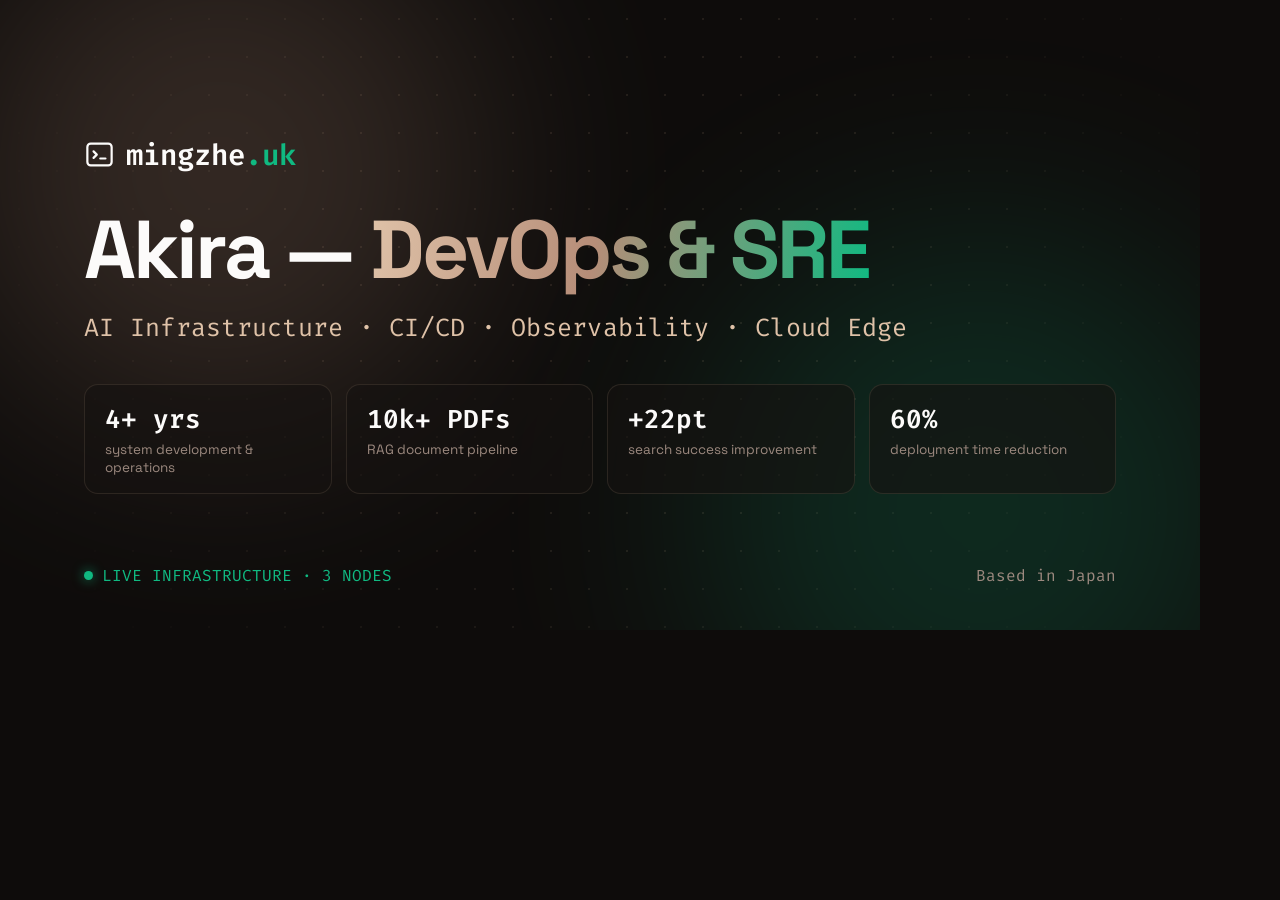
==== og-card.html @ b3c6cb65 "fix: make lab telemetry honest and repair a11y/SEO gaps The lab dashboard could not detect failure. " ====
<!DOCTYPE html><html><head><meta charset="utf-8">
<link href="https://fonts.googleapis.com/css2?family=Fira+Code:wght@400;500;600&family=Space+Grotesk:wght@400;500;600;700&display=swap" rel="stylesheet">
<style>
*{margin:0;padding:0;box-sizing:border-box}
html,body{width:1200px;height:630px;overflow:hidden}
.card{width:1200px;height:630px;position:relative;overflow:hidden}
body{background:#0e0c0b;font-family:'Space Grotesk',-apple-system,sans-serif;color:#fcfbfa;position:relative}
.grid{position:absolute;inset:0;background-image:radial-gradient(rgba(212,178,149,.11) 1.4px,transparent 1.4px);background-size:38px 38px;
 -webkit-mask-image:radial-gradient(circle at 50% 42%,#000 40%,transparent 92%)}
.blob{position:absolute;border-radius:50%;filter:blur(110px)}
.b1{top:-90px;left:-40px;width:520px;height:520px;background:#b68d78;opacity:.22}
.b2{bottom:-160px;right:-60px;width:560px;height:560px;background:#10b981;opacity:.17}
.wrap{position:relative;height:100%;display:flex;flex-direction:column;justify-content:center;padding:0 84px}
.logo{display:flex;align-items:center;gap:11px;font-family:'Fira Code',monospace;font-size:29px;font-weight:600;margin-bottom:34px;color:#fcfbfa}
.logo svg{display:block;flex:0 0 auto}
.logo .d{color:#10b981}
h1{font-size:82px;font-weight:700;letter-spacing:-.035em;line-height:1.02;margin-bottom:20px}
h1 .g{background:linear-gradient(100deg,#dfc2a8,#b68d78 45%,#10b981);-webkit-background-clip:text;-webkit-text-fill-color:transparent}
.role{font-family:'Fira Code',monospace;font-size:25px;color:#dfc2a8;letter-spacing:.01em;margin-bottom:40px}
.metrics{display:flex;gap:14px}
.m{flex:1;padding:17px 20px;border:1px solid rgba(212,178,149,.13);border-radius:14px;background:rgba(22,19,17,.62)}
.m b{display:block;font-family:'Fira Code',monospace;font-size:26px;font-weight:600;margin-bottom:5px}
.m span{display:block;font-size:13.5px;color:#9c897f;line-height:1.3}
.foot{position:absolute;left:84px;right:84px;bottom:44px;display:flex;justify-content:space-between;align-items:center;
 font-family:'Fira Code',monospace;font-size:16px;color:#9c897f}
.live{display:flex;align-items:center;gap:9px;color:#10b981}
.dot{width:9px;height:9px;border-radius:50%;background:#10b981;box-shadow:0 0 12px rgba(16,185,129,.75)}
</style></head><body><div class="card">
<div class="grid"></div><div class="blob b1"></div><div class="blob b2"></div>
<div class="wrap">
  <div class="logo">
    <svg width="31" height="31" viewBox="0 0 24 24" fill="none" stroke="currentColor" stroke-width="1.7" stroke-linecap="round" stroke-linejoin="round"><rect x="2.6" y="3.6" width="18.8" height="16.8" rx="2.6"/><path d="M7.4 9.6 L9.9 12.1 L7.4 14.6"/><path d="M12.6 15.1 H16.6"/></svg>
    <span>mingzhe<span class="d">.uk</span></span>
  </div>
  <h1>Akira &mdash; <span class="g">DevOps &amp; SRE</span></h1>
  <div class="role">AI Infrastructure &middot; CI/CD &middot; Observability &middot; Cloud Edge</div>
  <div class="metrics">
    <div class="m"><b>4+ yrs</b><span>system development &amp; operations</span></div>
    <div class="m"><b>10k+ PDFs</b><span>RAG document pipeline</span></div>
    <div class="m"><b>+22pt</b><span>search success improvement</span></div>
    <div class="m"><b>60%</b><span>deployment time reduction</span></div>
  </div>
</div>
<div class="foot"><span class="live"><span class="dot"></span>LIVE INFRASTRUCTURE &middot; 3 NODES</span><span>Based in Japan</span></div>
</div></body></html>
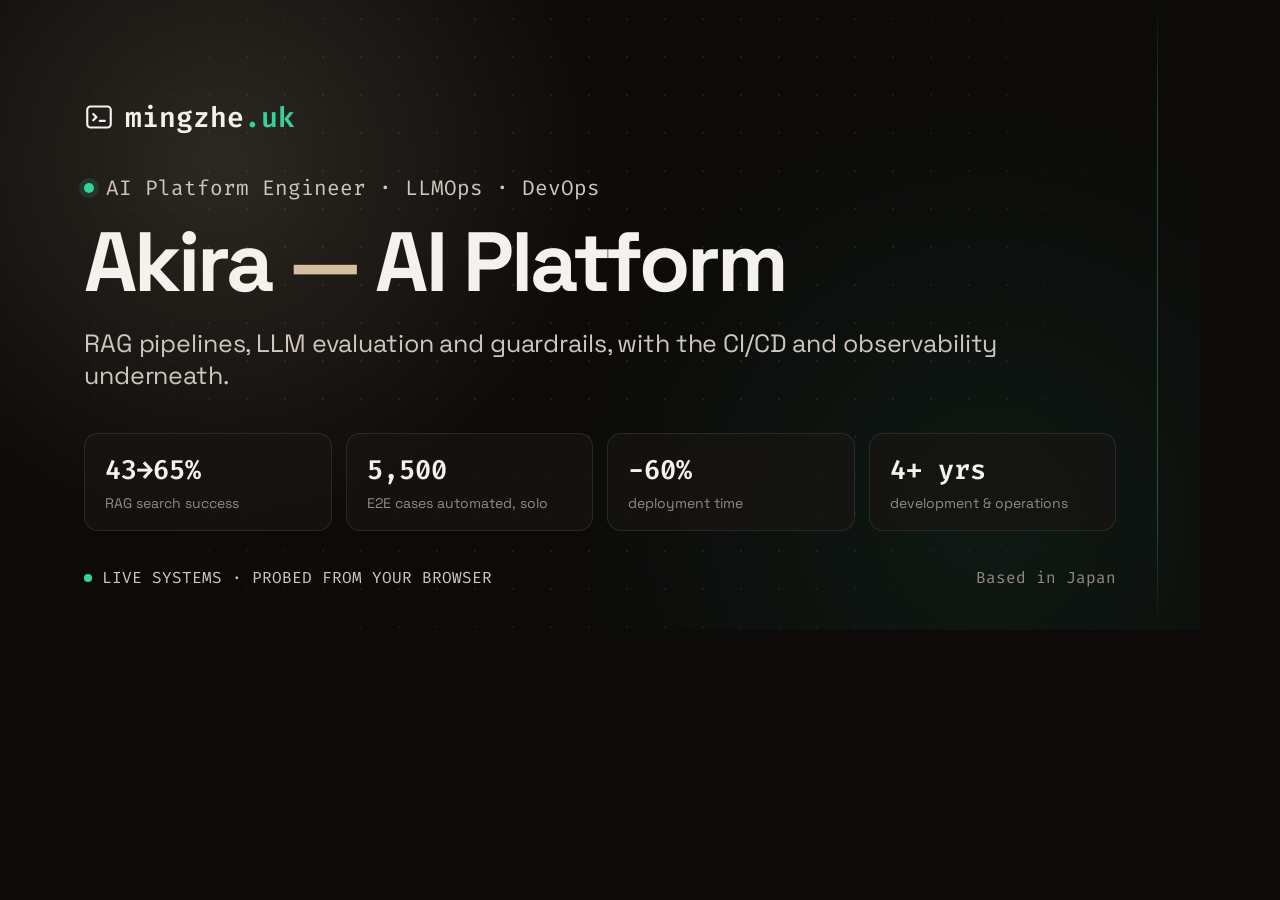
==== commit f4bb7022: "feat: rebuild portfolio around live systems, AI focus and EN/JA copy Content and structure - Merge P" ====
--- a/og-card.html
+++ b/og-card.html
@@ -4,42 +4,46 @@
 *{margin:0;padding:0;box-sizing:border-box}
 html,body{width:1200px;height:630px;overflow:hidden}
 .card{width:1200px;height:630px;position:relative;overflow:hidden}
-body{background:#0e0c0b;font-family:'Space Grotesk',-apple-system,sans-serif;color:#fcfbfa;position:relative}
-.grid{position:absolute;inset:0;background-image:radial-gradient(rgba(212,178,149,.11) 1.4px,transparent 1.4px);background-size:38px 38px;
+body{background:#0c0b0a;font-family:'Space Grotesk',-apple-system,sans-serif;color:#f5f2ee;position:relative}
+.grid{position:absolute;inset:0;background-image:radial-gradient(rgba(232,220,205,.09) 1.4px,transparent 1.4px);background-size:38px 38px;
  -webkit-mask-image:radial-gradient(circle at 50% 42%,#000 40%,transparent 92%)}
-.blob{position:absolute;border-radius:50%;filter:blur(110px)}
-.b1{top:-90px;left:-40px;width:520px;height:520px;background:#b68d78;opacity:.22}
-.b2{bottom:-160px;right:-60px;width:560px;height:560px;background:#10b981;opacity:.17}
+.glow{position:absolute;border-radius:50%}
+.g1{top:-220px;left:-160px;width:760px;height:760px;background:radial-gradient(closest-side,rgba(214,191,159,.16),transparent)}
+.g2{bottom:-300px;right:-200px;width:820px;height:820px;background:radial-gradient(closest-side,rgba(52,211,153,.07),transparent)}
+.rail{position:absolute;top:0;bottom:0;right:42px;width:1px;background:linear-gradient(180deg,transparent,rgba(52,211,153,.35) 20%,rgba(52,211,153,.35) 80%,transparent)}
 .wrap{position:relative;height:100%;display:flex;flex-direction:column;justify-content:center;padding:0 84px}
-.logo{display:flex;align-items:center;gap:11px;font-family:'Fira Code',monospace;font-size:29px;font-weight:600;margin-bottom:34px;color:#fcfbfa}
+.logo{display:flex;align-items:center;gap:11px;font-family:'Fira Code',monospace;font-size:28px;font-weight:600;margin-bottom:38px;color:#f5f2ee}
 .logo svg{display:block;flex:0 0 auto}
-.logo .d{color:#10b981}
-h1{font-size:82px;font-weight:700;letter-spacing:-.035em;line-height:1.02;margin-bottom:20px}
-h1 .g{background:linear-gradient(100deg,#dfc2a8,#b68d78 45%,#10b981);-webkit-background-clip:text;-webkit-text-fill-color:transparent}
-.role{font-family:'Fira Code',monospace;font-size:25px;color:#dfc2a8;letter-spacing:.01em;margin-bottom:40px}
+.logo .d{color:#34d399}
+.kicker{display:flex;align-items:center;gap:12px;font-family:'Fira Code',monospace;font-size:21px;color:#cfc7bd;margin-bottom:18px}
+.dot{width:10px;height:10px;border-radius:50%;background:#34d399;box-shadow:0 0 0 5px rgba(52,211,153,.14)}
+h1{font-size:84px;font-weight:700;letter-spacing:-.035em;line-height:1.02;margin-bottom:22px}
+h1 .a{color:#d6bf9f}
+.role{font-size:25px;color:#cfc7bd;margin-bottom:42px;letter-spacing:-.005em}
 .metrics{display:flex;gap:14px}
-.m{flex:1;padding:17px 20px;border:1px solid rgba(212,178,149,.13);border-radius:14px;background:rgba(22,19,17,.62)}
-.m b{display:block;font-family:'Fira Code',monospace;font-size:26px;font-weight:600;margin-bottom:5px}
-.m span{display:block;font-size:13.5px;color:#9c897f;line-height:1.3}
-.foot{position:absolute;left:84px;right:84px;bottom:44px;display:flex;justify-content:space-between;align-items:center;
- font-family:'Fira Code',monospace;font-size:16px;color:#9c897f}
-.live{display:flex;align-items:center;gap:9px;color:#10b981}
-.dot{width:9px;height:9px;border-radius:50%;background:#10b981;box-shadow:0 0 12px rgba(16,185,129,.75)}
+.m{flex:1;padding:18px 20px;border:1px solid rgba(232,220,205,.1);border-radius:14px;background:rgba(24,22,20,.72)}
+.m b{display:block;font-family:'Fira Code',monospace;font-size:27px;font-weight:600;margin-bottom:6px}
+.m span{display:block;font-size:14px;color:#938a80;line-height:1.3}
+.foot{position:absolute;left:84px;right:84px;bottom:42px;display:flex;justify-content:space-between;align-items:center;
+ font-family:'Fira Code',monospace;font-size:16px;color:#938a80}
+.live{display:flex;align-items:center;gap:10px;color:#cfc7bd}
+.live i{width:8px;height:8px;border-radius:50%;background:#34d399}
 </style></head><body><div class="card">
-<div class="grid"></div><div class="blob b1"></div><div class="blob b2"></div>
+<div class="grid"></div><div class="glow g1"></div><div class="glow g2"></div><div class="rail"></div>
 <div class="wrap">
   <div class="logo">
-    <svg width="31" height="31" viewBox="0 0 24 24" fill="none" stroke="currentColor" stroke-width="1.7" stroke-linecap="round" stroke-linejoin="round"><rect x="2.6" y="3.6" width="18.8" height="16.8" rx="2.6"/><path d="M7.4 9.6 L9.9 12.1 L7.4 14.6"/><path d="M12.6 15.1 H16.6"/></svg>
+    <svg width="30" height="30" viewBox="0 0 24 24" fill="none" stroke="currentColor" stroke-width="1.7" stroke-linecap="round" stroke-linejoin="round"><rect x="2.6" y="3.6" width="18.8" height="16.8" rx="2.6"/><path d="M7.4 9.6 L9.9 12.1 L7.4 14.6"/><path d="M12.6 15.1 H16.6"/></svg>
     <span>mingzhe<span class="d">.uk</span></span>
   </div>
-  <h1>Akira &mdash; <span class="g">DevOps &amp; SRE</span></h1>
-  <div class="role">AI Infrastructure &middot; CI/CD &middot; Observability &middot; Cloud Edge</div>
+  <div class="kicker"><span class="dot"></span>AI Platform Engineer &middot; LLMOps &middot; DevOps</div>
+  <h1>Akira <span class="a">&mdash;</span> AI Platform</h1>
+  <div class="role">RAG pipelines, LLM evaluation and guardrails, with the CI/CD and observability underneath.</div>
   <div class="metrics">
-    <div class="m"><b>4+ yrs</b><span>system development &amp; operations</span></div>
-    <div class="m"><b>10k+ PDFs</b><span>RAG document pipeline</span></div>
-    <div class="m"><b>+22pt</b><span>search success improvement</span></div>
-    <div class="m"><b>60%</b><span>deployment time reduction</span></div>
+    <div class="m"><b>43&rarr;65%</b><span>RAG search success</span></div>
+    <div class="m"><b>5,500</b><span>E2E cases automated, solo</span></div>
+    <div class="m"><b>&minus;60%</b><span>deployment time</span></div>
+    <div class="m"><b>4+ yrs</b><span>development &amp; operations</span></div>
   </div>
 </div>
-<div class="foot"><span class="live"><span class="dot"></span>LIVE INFRASTRUCTURE &middot; 3 NODES</span><span>Based in Japan</span></div>
+<div class="foot"><span class="live"><i></i>LIVE SYSTEMS &middot; PROBED FROM YOUR BROWSER</span><span>Based in Japan</span></div>
 </div></body></html>
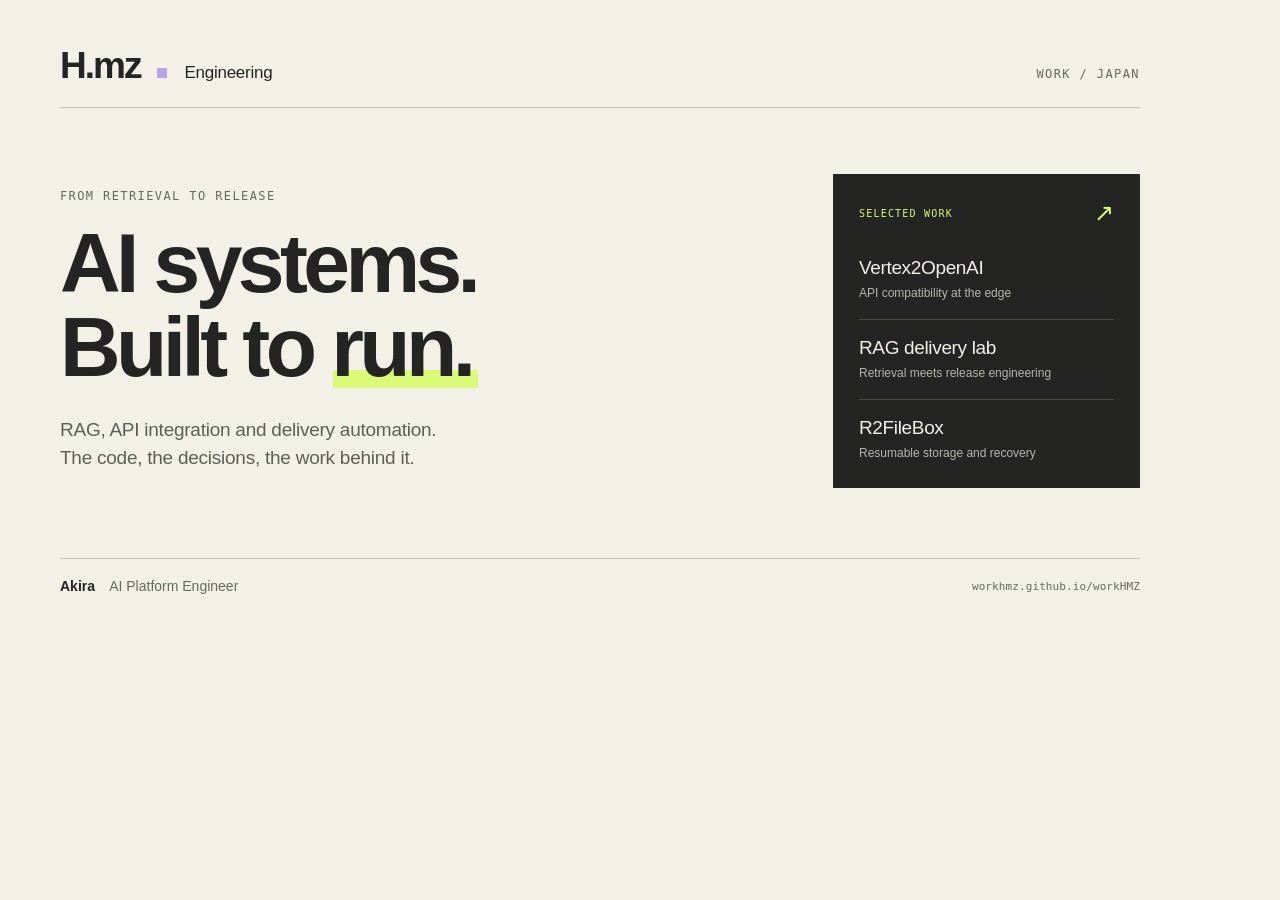
==== commit ed168dd4: "feat: redesign profile entrypoints and refine responsive portfolio" ====
--- a/og-card.html
+++ b/og-card.html
@@ -1,49 +1,61 @@
-<!DOCTYPE html><html><head><meta charset="utf-8">
-<link href="https://fonts.googleapis.com/css2?family=Fira+Code:wght@400;500;600&family=Space+Grotesk:wght@400;500;600;700&display=swap" rel="stylesheet">
-<style>
-*{margin:0;padding:0;box-sizing:border-box}
-html,body{width:1200px;height:630px;overflow:hidden}
-.card{width:1200px;height:630px;position:relative;overflow:hidden}
-body{background:#0c0b0a;font-family:'Space Grotesk',-apple-system,sans-serif;color:#f5f2ee;position:relative}
-.grid{position:absolute;inset:0;background-image:radial-gradient(rgba(232,220,205,.09) 1.4px,transparent 1.4px);background-size:38px 38px;
- -webkit-mask-image:radial-gradient(circle at 50% 42%,#000 40%,transparent 92%)}
-.glow{position:absolute;border-radius:50%}
-.g1{top:-220px;left:-160px;width:760px;height:760px;background:radial-gradient(closest-side,rgba(214,191,159,.16),transparent)}
-.g2{bottom:-300px;right:-200px;width:820px;height:820px;background:radial-gradient(closest-side,rgba(52,211,153,.07),transparent)}
-.rail{position:absolute;top:0;bottom:0;right:42px;width:1px;background:linear-gradient(180deg,transparent,rgba(52,211,153,.35) 20%,rgba(52,211,153,.35) 80%,transparent)}
-.wrap{position:relative;height:100%;display:flex;flex-direction:column;justify-content:center;padding:0 84px}
-.logo{display:flex;align-items:center;gap:11px;font-family:'Fira Code',monospace;font-size:28px;font-weight:600;margin-bottom:38px;color:#f5f2ee}
-.logo svg{display:block;flex:0 0 auto}
-.logo .d{color:#34d399}
-.kicker{display:flex;align-items:center;gap:12px;font-family:'Fira Code',monospace;font-size:21px;color:#cfc7bd;margin-bottom:18px}
-.dot{width:10px;height:10px;border-radius:50%;background:#34d399;box-shadow:0 0 0 5px rgba(52,211,153,.14)}
-h1{font-size:84px;font-weight:700;letter-spacing:-.035em;line-height:1.02;margin-bottom:22px}
-h1 .a{color:#d6bf9f}
-.role{font-size:25px;color:#cfc7bd;margin-bottom:42px;letter-spacing:-.005em}
-.metrics{display:flex;gap:14px}
-.m{flex:1;padding:18px 20px;border:1px solid rgba(232,220,205,.1);border-radius:14px;background:rgba(24,22,20,.72)}
-.m b{display:block;font-family:'Fira Code',monospace;font-size:27px;font-weight:600;margin-bottom:6px}
-.m span{display:block;font-size:14px;color:#938a80;line-height:1.3}
-.foot{position:absolute;left:84px;right:84px;bottom:42px;display:flex;justify-content:space-between;align-items:center;
- font-family:'Fira Code',monospace;font-size:16px;color:#938a80}
-.live{display:flex;align-items:center;gap:10px;color:#cfc7bd}
-.live i{width:8px;height:8px;border-radius:50%;background:#34d399}
-</style></head><body><div class="card">
-<div class="grid"></div><div class="glow g1"></div><div class="glow g2"></div><div class="rail"></div>
-<div class="wrap">
-  <div class="logo">
-    <svg width="30" height="30" viewBox="0 0 24 24" fill="none" stroke="currentColor" stroke-width="1.7" stroke-linecap="round" stroke-linejoin="round"><rect x="2.6" y="3.6" width="18.8" height="16.8" rx="2.6"/><path d="M7.4 9.6 L9.9 12.1 L7.4 14.6"/><path d="M12.6 15.1 H16.6"/></svg>
-    <span>mingzhe<span class="d">.uk</span></span>
-  </div>
-  <div class="kicker"><span class="dot"></span>AI Platform Engineer &middot; LLMOps &middot; DevOps</div>
-  <h1>Akira <span class="a">&mdash;</span> AI Platform</h1>
-  <div class="role">RAG pipelines, LLM evaluation and guardrails, with the CI/CD and observability underneath.</div>
-  <div class="metrics">
-    <div class="m"><b>43&rarr;65%</b><span>RAG search success</span></div>
-    <div class="m"><b>5,500</b><span>E2E cases automated, solo</span></div>
-    <div class="m"><b>&minus;60%</b><span>deployment time</span></div>
-    <div class="m"><b>4+ yrs</b><span>development &amp; operations</span></div>
-  </div>
-</div>
-<div class="foot"><span class="live"><i></i>LIVE SYSTEMS &middot; PROBED FROM YOUR BROWSER</span><span>Based in Japan</span></div>
-</div></body></html>
+<!DOCTYPE html>
+<html lang="en">
+<head>
+  <meta charset="UTF-8">
+  <meta name="viewport" content="width=1200, initial-scale=1">
+  <title>H.mz — Engineering · Share card</title>
+  <style>
+    * { box-sizing: border-box; margin: 0; padding: 0; }
+    html, body { width: 1200px; height: 630px; overflow: hidden; }
+    body { background: #f3f0e7; color: #242522; font-family: -apple-system, BlinkMacSystemFont, "Helvetica Neue", Arial, sans-serif; -webkit-font-smoothing: antialiased; }
+    .card { width: 1200px; height: 630px; padding: 47px 60px 36px; display: flex; flex-direction: column; }
+    .masthead { display: flex; align-items: baseline; justify-content: space-between; padding-bottom: 23px; border-bottom: 1px solid #c5c3ba; }
+    .brand { display: flex; align-items: baseline; gap: 17px; }
+    .brand strong { font-size: 37px; font-weight: 800; letter-spacing: -2px; line-height: 1; }
+    .brand i { width: 10px; height: 10px; background: #b9a4e5; }
+    .brand span { font-size: 17px; font-weight: 500; letter-spacing: -.25px; }
+    .edition, .eyebrow, .case-label, .footer-url { font-family: "SFMono-Regular", Menlo, Consolas, monospace; }
+    .edition { color: #686a61; font-size: 12px; letter-spacing: 1.4px; }
+    .body { display: grid; grid-template-columns: minmax(0, 1fr) 307px; align-items: center; flex: 1; gap: 52px; padding: 35px 0 39px; }
+    .eyebrow { margin-bottom: 19px; color: #686a61; font-size: 12px; letter-spacing: 1.4px; }
+    h1 { font-size: 84px; font-weight: 700; letter-spacing: -4.6px; line-height: .99; }
+    h1 span { position: relative; z-index: 0; display: inline-block; }
+    h1 span::after { content: ""; position: absolute; z-index: -1; height: 18px; left: 2px; right: -7px; bottom: 1px; background: #dafa78; }
+    .description { margin-top: 27px; max-width: 570px; color: #5d6056; font-size: 19px; letter-spacing: -.25px; line-height: 1.5; }
+    .work { padding: 27px 26px 25px; background: #242522; color: #f3f0e7; }
+    .work-heading { display: flex; align-items: center; justify-content: space-between; margin-bottom: 15px; color: #dafa78; }
+    .case-label { font-size: 10px; letter-spacing: 1.2px; }
+    .work-heading span:last-child { font-size: 24px; line-height: 1; }
+    .case { padding: 17px 0; border-bottom: 1px solid #494b44; }
+    .case:last-child { padding-bottom: 1px; border-bottom: 0; }
+    .case strong { display: block; margin-bottom: 6px; font-size: 19px; font-weight: 500; letter-spacing: -.35px; }
+    .case p { color: #b4b7aa; font-size: 12px; line-height: 1.4; }
+    footer { display: flex; align-items: center; justify-content: space-between; padding-top: 19px; border-top: 1px solid #c5c3ba; }
+    .byline { font-size: 14px; color: #686a61; }
+    .byline strong { margin-right: 11px; color: #242522; font-weight: 600; }
+    .footer-url { color: #686a61; font-size: 11px; letter-spacing: .1px; }
+  </style>
+</head>
+<body>
+  <main class="card">
+    <header class="masthead">
+      <div class="brand"><strong>H.mz</strong><i aria-hidden="true"></i><span>Engineering</span></div>
+      <span class="edition">WORK / JAPAN</span>
+    </header>
+    <div class="body">
+      <section>
+        <p class="eyebrow">FROM RETRIEVAL TO RELEASE</p>
+        <h1>AI systems.<br>Built to <span>run.</span></h1>
+        <p class="description">RAG, API integration and delivery automation.<br>The code, the decisions, the work behind it.</p>
+      </section>
+      <aside class="work" aria-label="Selected open-source projects">
+        <div class="work-heading"><span class="case-label">SELECTED WORK</span><span aria-hidden="true">↗</span></div>
+        <div class="case"><strong>Vertex2OpenAI</strong><p>API compatibility at the edge</p></div>
+        <div class="case"><strong>RAG delivery lab</strong><p>Retrieval meets release engineering</p></div>
+        <div class="case"><strong>R2FileBox</strong><p>Resumable storage and recovery</p></div>
+      </aside>
+    </div>
+    <footer><p class="byline"><strong>Akira</strong> AI Platform Engineer</p><span class="footer-url">workhmz.github.io/workHMZ</span></footer>
+  </main>
+</body>
+</html>
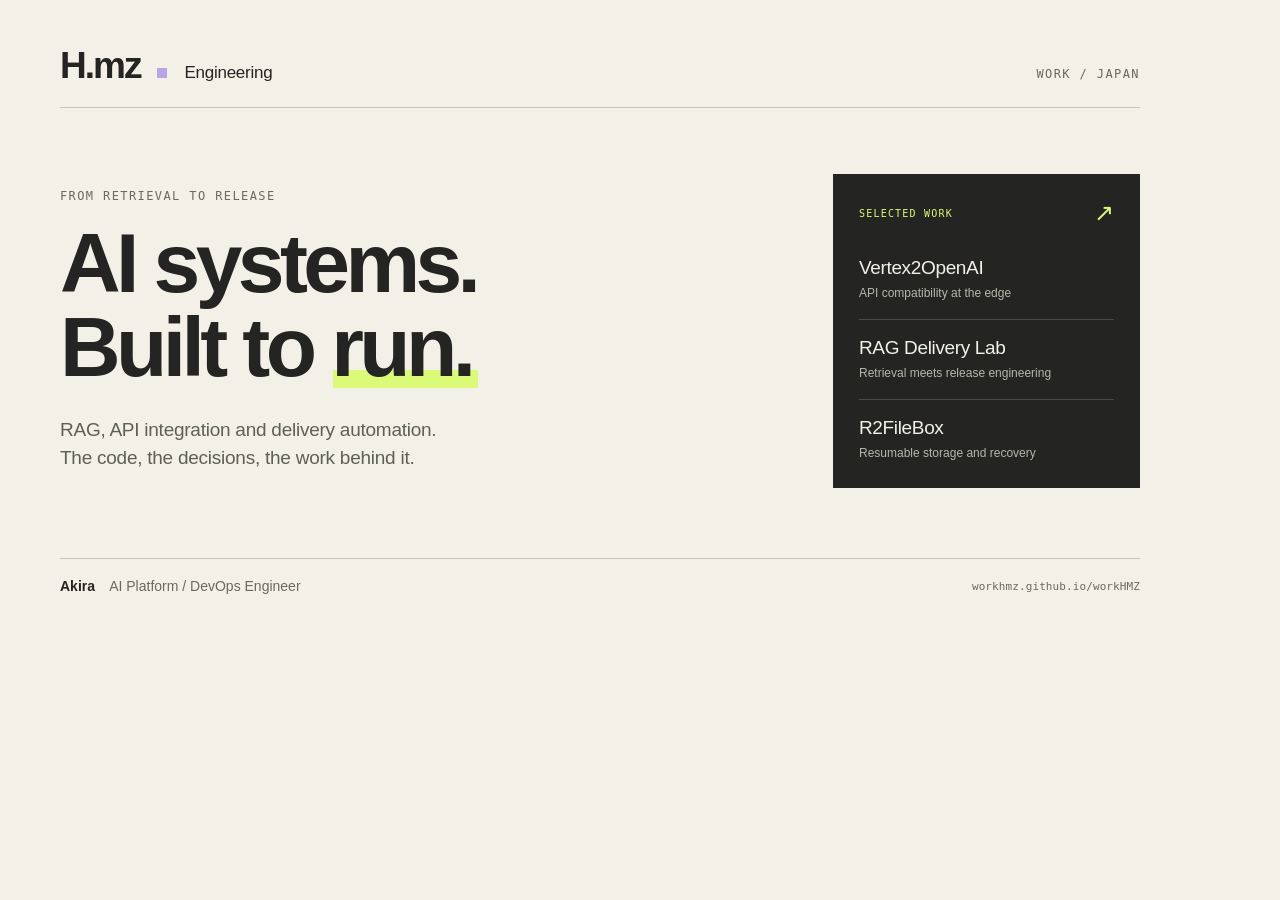
==== commit 7b2a0920: "feat: rebuild the portfolio as a bento page at the repository root Replace the previous page with a " ====
--- a/og-card.html
+++ b/og-card.html
@@ -51,11 +51,11 @@
       <aside class="work" aria-label="Selected open-source projects">
         <div class="work-heading"><span class="case-label">SELECTED WORK</span><span aria-hidden="true">↗</span></div>
         <div class="case"><strong>Vertex2OpenAI</strong><p>API compatibility at the edge</p></div>
-        <div class="case"><strong>RAG delivery lab</strong><p>Retrieval meets release engineering</p></div>
+        <div class="case"><strong>RAG Delivery Lab</strong><p>Retrieval meets release engineering</p></div>
         <div class="case"><strong>R2FileBox</strong><p>Resumable storage and recovery</p></div>
       </aside>
     </div>
-    <footer><p class="byline"><strong>Akira</strong> AI Platform Engineer</p><span class="footer-url">workhmz.github.io/workHMZ</span></footer>
+    <footer><p class="byline"><strong>Akira</strong> AI Platform / DevOps Engineer</p><span class="footer-url">workhmz.github.io/workHMZ</span></footer>
   </main>
 </body>
 </html>
